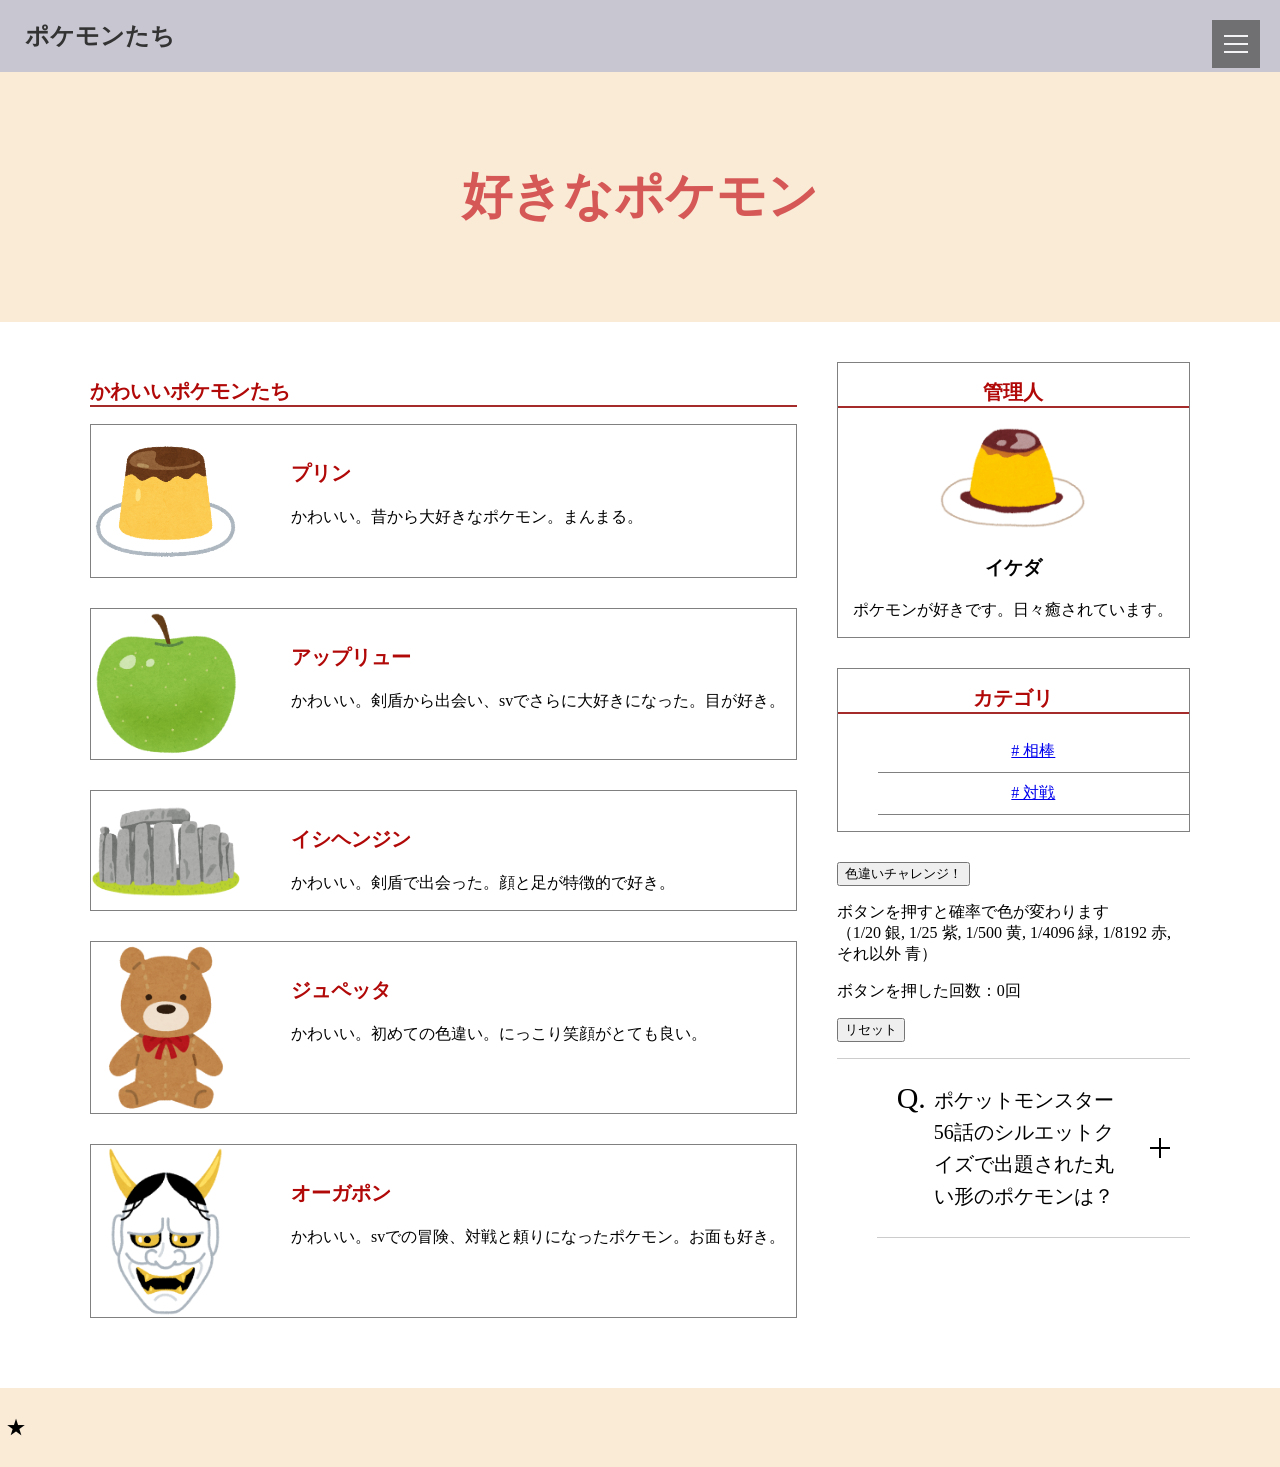
==== index.html @ d28c142e "Add files via upload" ====
<!DOCTYPE html>
<html lang="ja">
<head>
    <meta charset="UTF-8">
    <meta name="viewport" content="width=device-width, initial-scale=1.0">
    <title>Document</title>
    <link rel="stylesheet" href="style.css">
</head>
<body id="poke-body">
    <header class="header">
        <div class = "header-left">
            <h2>ポケモンたち</h2>
        </div>
        <div class = "header-right">
            <button type="button" id="js-hamburger" class="hamburger" aria-label="メニューを開く">
                <span></span>
                <span></span>
                <span></span>
            </button>
            <nav id="js-nav" class="nav">
                <ul class="nav__list">
                    <li class="nav__item"><a href="index.html">ホーム</a></li>
                    <li class="nav__item"><a href="list.html">ポケモン記事</a></li>
                </ul>
            </nav>
            <!--<a href="#">ホーム</a>
            <a href="list.html">ポケモン記事</a>-->
        </div>
    </header>
    <div class = "top-wrapper">
        <h1 id="title">好きなポケモン</h1>
    </div>
    <div id="poke-container" class = "container">
        <div class = "main-wrapper">
            <h2 class = "name-title">かわいいポケモンたち</h2>
            <div class = "pokemon">
                <img src="honmonopurin.png">
                <div class = "pokemon-right">
                    <p class = "pokemon-title">プリン</p>
                    <p class = "pokemon-text">かわいい。昔から大好きなポケモン。まんまる。</p>
                </div>
            </div>
            <div class = "pokemon">
                <img src="irotigairingo.png">
                <div class = "pokemon-right">
                    <p class = "pokemon-title">アップリュー</p>
                    <p class = "pokemon-text">かわいい。剣盾から出会い、svでさらに大好きになった。目が好き。</p>
                </div>
            </div>
            <div class = "pokemon">
                <img src="honmonohennjin.png">
                <div class = "pokemon-right">
                    <p class = "pokemon-title">イシヘンジン</p>
                    <p class = "pokemon-text">かわいい。剣盾で出会った。顔と足が特徴的で好き。</p>
                </div>
            </div>
            <div class = "pokemon">
                <img src="nuigurumi.png">
                <div class = "pokemon-right">
                    <p class = "pokemon-title">ジュペッタ</p>
                    <p class = "pokemon-text">かわいい。初めての色違い。にっこり笑顔がとても良い。</p>
                </div>
            </div>
            <div class = "pokemon">
                <img src="iakaripon.png">
                <div class = "pokemon-right">
                    <p class = "pokemon-title">オーガポン</p>
                    <p class = "pokemon-text">かわいい。svでの冒険、対戦と頼りになったポケモン。お面も好き。</p>
                </div>
            </div>
        </div>
        <div class = "poke-side-menu">
            <div class = "profile-card">
                <h2 class = "name-title">管理人</h2>
                <img src="jibunpurin.png">
                <h3>イケダ</h3>
                <p>ポケモンが好きです。日々癒されています。</p>
            </div>
            <div class = "profile-card">
                <h2 class = "name-title">カテゴリ</h2>
                <ul class = "category-list">
                    <li><a href="buddy.html"># 相棒</a></li>
                    <li><a href="batle.html"># 対戦</a></li>
                </ul>
            </div>
            <div class="poke-btn">
                <button id="shiny-btn">色違いチャレンジ！</button>
                <p id="display-result">ボタンを押すと確率で色が変わります<br>（1/20 銀, 1/25 紫, 1/500 黄, 1/4096 緑, 1/8192 赤, それ以外 青）</p>
                <p id="counter">ボタンを押した回数：0回</p>
                <button id="reset-btn">リセット</button>
            </div>
            <ul class="accordion">
                <li>
                    <div class="accordion-q">
                        <button class="accordion-btn">
                            <span class="accordion-q-prefix">Q.</span>
                            <span class="accordion-q-content">ポケットモンスター 56話のシルエットクイズで出題された丸い形のポケモンは？</span>
                            <span class="accordion-q-icon"></span>
                        </button>
                    </div>
                    <div class="accordion-a">
                        <div class="accordion-a-inner">
                            <div class="accordion-a-prefix">A.</div>
                            <div class="accordion-a-content">
                                <p>上から見たプリン</p>
                            </div>
                        </div>
                    </div>
                </li>
            </ul>
        </div>
    </div>
    <footer id ="poke-footer">
        <button class="secret-btn" onclick="revealText()">★</button>
        <div id="secretText" class="hidden-message">
            □　　　　□<br>
             □[ | _ | ]□
        </div>
    </footer>
    <button id="back-to-top" class="back-to-top" aria-label="ページトップへ戻る">
        ↑
    </button>
    <script src="main.js"></script>
</body>
</html>
---- style.css ----
* {
    font-family:"Meiryo";
}

body {
    margin:0;
}

li {
    list-style: none;
}

.header {
    background-color:rgb(187, 184, 198);
    display: flex;
    justify-content: space-between;
    align-items: center;
    position: sticky;
    top: 0;
    z-index: 100;
    opacity: 0.8;
}

.header.is-active {
  box-shadow: 0 2px 5px rgba(0, 0, 0, 0.1); /* 影をつける */
}

.header-left {
  padding:0 25px;
    
}


/*.header-right {
  display: flex;
  gap: 25px;
    
}*/



/* --- ハンバーガーボタン --- */
.hamburger {
  position: fixed;
  top: 20px;
  right: 20px;
  z-index: 100; /* メニューより手前に表示 */
  width: 48px;
  height: 48px;
  background: #333;
  border: none;
  cursor: pointer;
  display: flex;
  flex-direction: column;
  justify-content: center;
  align-items: center;
  gap: 6px;
  opacity: 0.8;
}

/* 三本線の共通スタイル */
.hamburger span {
  display: block;
  width: 24px;
  height: 2px;
  background-color: #fff;
  transition: transform 0.3s, opacity 0.3s;
}

/* 開いた時（.is-active）のバツ印化 */
.hamburger.is-active span:nth-child(1) {
  transform: translateY(8px) rotate(45deg);
}
.hamburger.is-active span:nth-child(2) {
  opacity: 0; /* 真ん中の線を消す */
}
.hamburger.is-active span:nth-child(3) {
  transform: translateY(-8px) rotate(-45deg);
}

/* --- ナビゲーションメニュー --- */
.nav {
  position: fixed;
  top: 0;
  right: 0;
  height: 100vh;
  background-color: rgba(0, 0, 0, 0.95);
  display: flex;
  justify-content: center;
  align-items: center;
  z-index: 90;
  width: 300px; /* 幅を固定 */
  transform: translateX(100%); /* 300px分右へ隠れる */
  

  
  /* スライド動作の滑らかさを指定（0.3秒かけて動く） */
  transition: transform 0.3s ease-in-out;
}

/* 開いた時（.is-active）の表示状態 */
.nav.is-active {
  /* 元の位置（画面内）へ戻す */
  transform: translateX(0);
}

.nav__list {
  list-style: none;
  padding: 0;
  text-align: center;
}

.nav__item a {
  color: #fff;
  text-decoration: none;
  font-size: 20px;
  display: block;
  padding: 15px;
}


.top-wrapper {
    height:250px;
    display:flex;
    justify-content: center;
    align-items: center;
    background-color: antiquewhite;
}

.top-wrapper h1 {
    font-size:50px;
    color:rgb(213, 88, 87);
}

.container {
    max-width: 1100px;
    margin: 40px auto;
    display: flex;
    gap: 40px;
}

.main-wrapper {
    flex: 2;
}

.pokemon {
    display:flex;
    gap: 20px;
    border:1px solid gray;
    margin-bottom: 30px;
}

.pokemon img {
    width:150px;
    height: auto;
    display: flex;
}

.pokemon-right {
    margin:15px 0 0 30px;
}

.pokemon-title {
    font-weight: bold;
    font-size:20px;
    color: rgb(177, 8, 8);
}

.poke-side-menu {
    flex: 1;
}

.profile-card {
    border: 1px solid gray;
    text-align: center;
    margin-bottom: 30px;
}

.profile-card img {
    width:150px;
    height: auto;
    
}

.name-title {
    border-bottom: 2px solid brown;
    color: rgb(177, 8, 8);
    font-size: 20px;
}

.category-list li {
    border-bottom: 1px solid gray;
    padding: 10px 0;
}

.article-img {
    width:150px;
    height: auto;
    display: flex;
}

/*アコーディオンメニュー*/
.accordion {
    list-style: none;
    border-top: 1px solid #ccc;
}

.accordion-q-prefix {
  display: block;
  position: absolute;
  font-weight: 400;
  font-variation-settings: "wdth" 75;
  line-height: 1;
}

.accordion-q-content {
  display: block;
  font-weight: 400;
  line-height: 1.6;
}

.accordion-q-icon {
  display: block;
  position: absolute;
  top: 50%;
  transform: translateY(-50%);
}

.accordion-q-icon::before,
.accordion-q-icon::after {
  content: "";
  display: block;
  position: absolute;
  left: 0;
  width: 100%;
  height: 2px;
  background: #000;
}

.accordion-q-icon::after {
  transform: rotate(90deg);
  transition: transform 400ms;
}

.accordion-q button {
  display: block;
  position: relative;
  width: 100%;
  box-sizing: border-box;
  border: none;
  background: none;
  color: inherit;
  font: inherit;
  text-align: left;
  appearance: none;
  cursor: pointer;
  transition: opacity 400ms;
}

.accordion-a {
  display: none;
  overflow: hidden;
}

.accordion-a-inner {
  position: relative;
}

.accordion-a-prefix {
  position: absolute;
  font-weight: 500;
  font-variation-settings: "wdth" 75;
  line-height: 1;
}

.accordion > li {
  border-bottom: 1px solid #ccc;
}

.accordion > li.is-open .accordion-q-icon::after {
  transform: rotate(0deg);
}

/*フッター*/
footer {
    display: flex;
    background-color:antiquewhite;
    align-items: center;
}


/* 上に戻るボタンの基本スタイル */
.back-to-top {
  position: fixed;
  bottom: 30px;
  right: 30px;
  width: 50px;
  height: 50px;
  border-radius: 50%;
  background-color: #333333;
  color: #ffffff;
  border: none;
  font-size: 20px;
  cursor: pointer;
  
  opacity: 0;
  visibility: hidden;
  transition: opacity 0.3s, visibility 0.3s;
}

/* スクロールされた時にJavaScriptで付与するクラス */
.back-to-top.is-active {
  opacity: 1;
  visibility: visible;
}

/* 隠しボタン */
    .secret-btn {
      background: transparent; 
      border: none;             
      font-size: 20px;
      cursor: pointer;          
      outline: none;            
    }

    /* 最初は非表示にしておくメッセージ */
    .hidden-message {
      opacity: 0;                             
      transition: opacity 1.5s ease-in-out; 
      font-size: 24px;
      color: #4a4545;
      margin-top: 20px;
      font-weight: bold;
    }

    /* ボタンが押されたら付与する表示用クラス */
    .hidden-message.show {
      opacity: 1; 
    }

@media (max-width: 768px) {
    header {
        flex-direction: column;
        gap: 15px;
    }
    .top-wrapper {
        flex-direction: column;
    }
    .container {
        flex-direction: column;
    }
}

@media print, (min-width: 768px) {
  .accordion-q-prefix {
    left: 20px;
    top: 24px;
    font-size: 30px;
  }
}

@media screen and (max-width: 767px) {
  .accordion-q-prefix {
    left: 10px;
    top: 18px;
    font-size: 24px;
  }
}

@media print, (min-width: 768px) {
  .accordion-q-content {
    font-size: 20px;
  }
}

@media screen and (max-width: 767px) {
  .accordion-q-content {
    font-size: 16px;
  }
}

@media print, (min-width: 768px) {
  .accordion-q-icon {
    right: 20px;
    width: 20px;
    height: 20px;
  }
}

@media screen and (max-width: 767px) {
  .accordion-q-icon {
    right: 10px;
    width: 16px;
    height: 16px;
  }
}

@media print, (min-width: 768px) {
  .accordion-q-icon::before,
  .accordion-q-icon::after {
    top: 9px;
  }
}

@media screen and (max-width: 767px) {
  .accordion-q-icon::before,
  .accordion-q-icon::after {
    top: 7px;
  }
}

@media print, (min-width: 768px) {
  .accordion-q button {
    padding: 25px 60px 25px 57px;
  }
}

@media screen and (max-width: 767px) {
  .accordion-q button {
    padding: 20px 36px 20px 41px;
  }
}

@media print, (min-width: 768px) {
  .accordion-q button:hover,
  .accordion-q button:active {
    opacity: 0.5;
  }
}

@media print, (min-width: 768px) {
  .accordion-a-inner {
    padding: 5px 0 30px 57px;
  }
}

@media screen and (max-width: 767px) {
  .accordion-a-inner {
    padding: 5px 0 25px 41px;
  }
}

@media print, (min-width: 768px) {
  .accordion-a-prefix {
    left: 20px;
    top: 1px;
    font-size: 30px;
  }
}

@media screen and (max-width: 767px) {
  .accordion-a-prefix {
    left: 10px;
    top: 3px;
    font-size: 24px;
  }
}

@media print, (min-width: 768px) {
  .accordion-a-content p {
    font-size: 16px;
    line-height: 1.8;
  }
}

@media screen and (max-width: 767px) {
  .accordion-a-content p {
    font-size: 15px;
    line-height: 1.7;
  }
}

@media print, (min-width: 768px) {
  .accordion-a-content p + p {
    margin-top: 25px;
  }
}

@media screen and (max-width: 767px) {
  .accordion-a-content p + p {
    margin-top: 20px;
  }
}
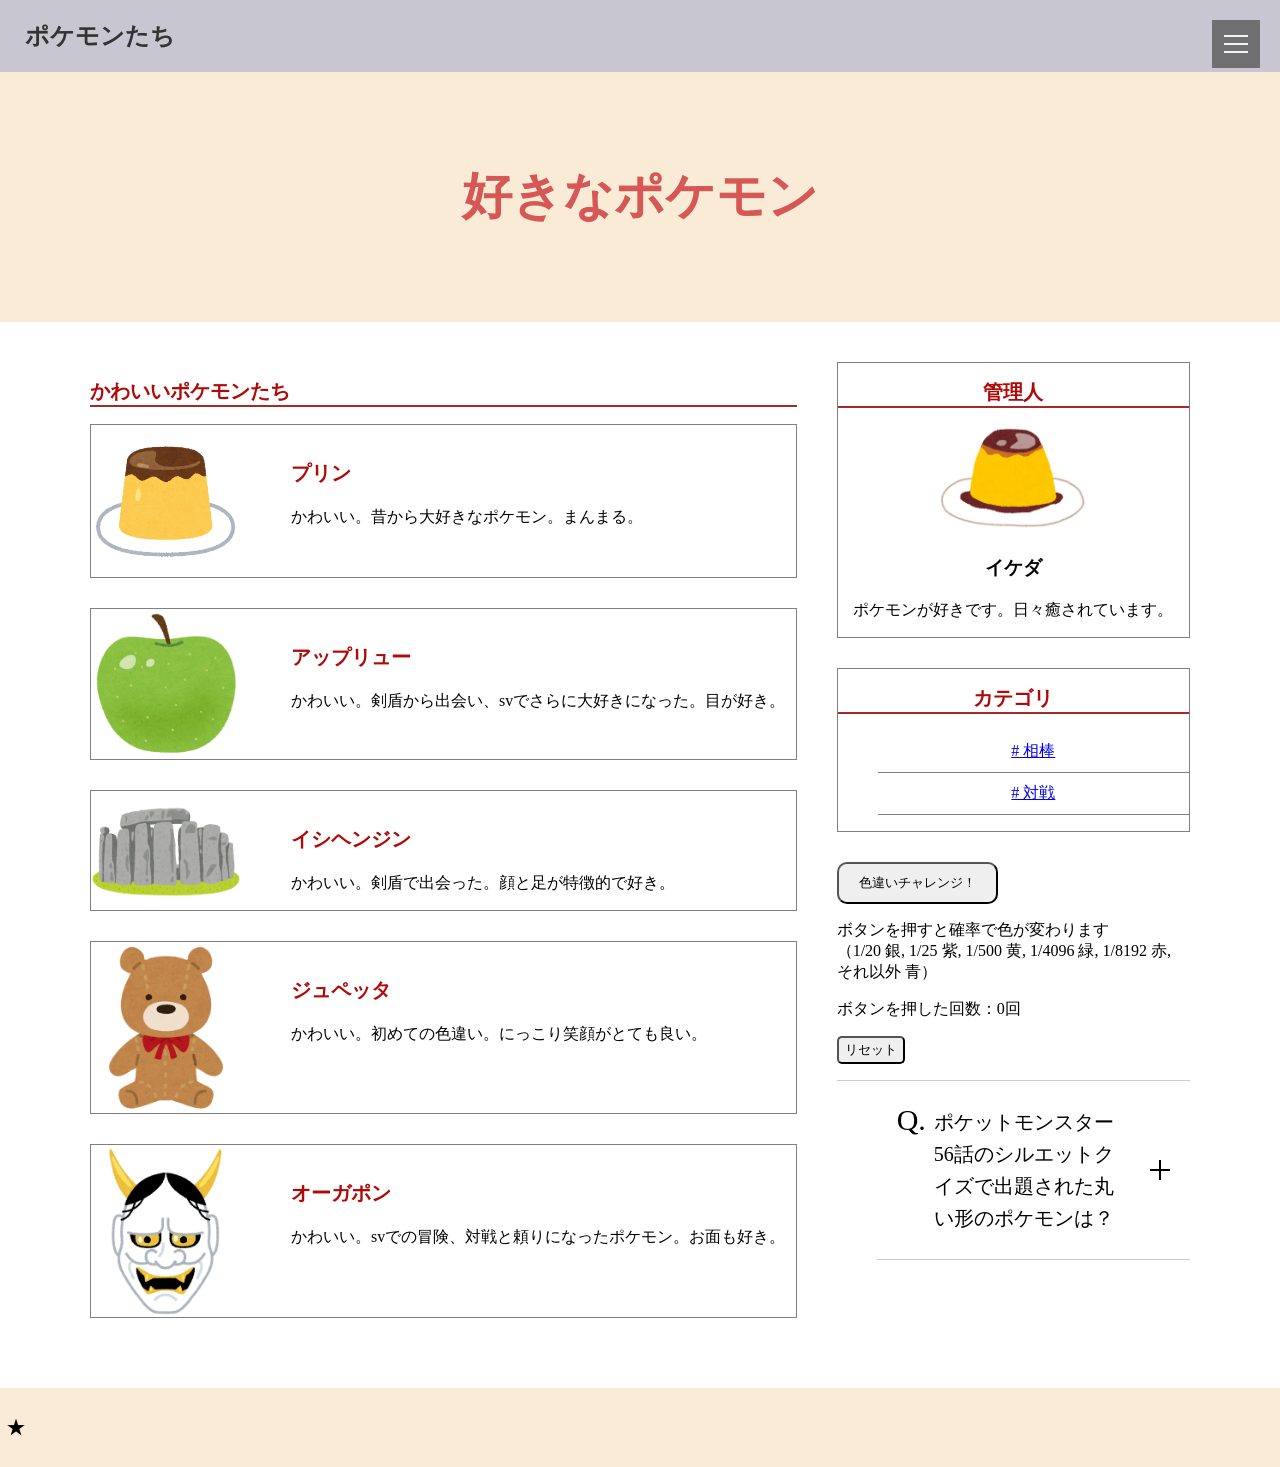
==== commit 1cb15742: "Add files via upload" ====
--- a/index.html
+++ b/index.html
@@ -23,8 +23,6 @@
                     <li class="nav__item"><a href="list.html">ポケモン記事</a></li>
                 </ul>
             </nav>
-            <!--<a href="#">ホーム</a>
-            <a href="list.html">ポケモン記事</a>-->
         </div>
     </header>
     <div class = "top-wrapper">
--- a/style.css
+++ b/style.css
@@ -22,20 +22,13 @@
 }
 
 .header.is-active {
-  box-shadow: 0 2px 5px rgba(0, 0, 0, 0.1); /* 影をつける */
+  box-shadow: 0 2px 5px rgba(0, 0, 0, 0.1);
 }
 
 .header-left {
   padding:0 25px;
     
 }
-
-
-/*.header-right {
-  display: flex;
-  gap: 25px;
-    
-}*/
 
 
 
@@ -44,7 +37,7 @@
   position: fixed;
   top: 20px;
   right: 20px;
-  z-index: 100; /* メニューより手前に表示 */
+  z-index: 100;
   width: 48px;
   height: 48px;
   background: #333;
@@ -72,7 +65,7 @@
   transform: translateY(8px) rotate(45deg);
 }
 .hamburger.is-active span:nth-child(2) {
-  opacity: 0; /* 真ん中の線を消す */
+  opacity: 0; 
 }
 .hamburger.is-active span:nth-child(3) {
   transform: translateY(-8px) rotate(-45deg);
@@ -89,8 +82,8 @@
   justify-content: center;
   align-items: center;
   z-index: 90;
-  width: 300px; /* 幅を固定 */
-  transform: translateX(100%); /* 300px分右へ隠れる */
+  width: 300px;
+  transform: translateX(100%);
   
 
   
@@ -98,9 +91,8 @@
   transition: transform 0.3s ease-in-out;
 }
 
-/* 開いた時（.is-active）の表示状態 */
+/* 開いた時の表示状態 */
 .nav.is-active {
-  /* 元の位置（画面内）へ戻す */
   transform: translateX(0);
 }
 
@@ -180,6 +172,18 @@
     width:150px;
     height: auto;
     
+}
+
+#shiny-btn {
+  padding: 10px 20px;
+  border-radius: 10px;
+  cursor: pointer;
+}
+
+#reset-btn {
+  padding: 3px 6px;
+  border-radius: 5px;
+  cursor: pointer;
 }
 
 .name-title {
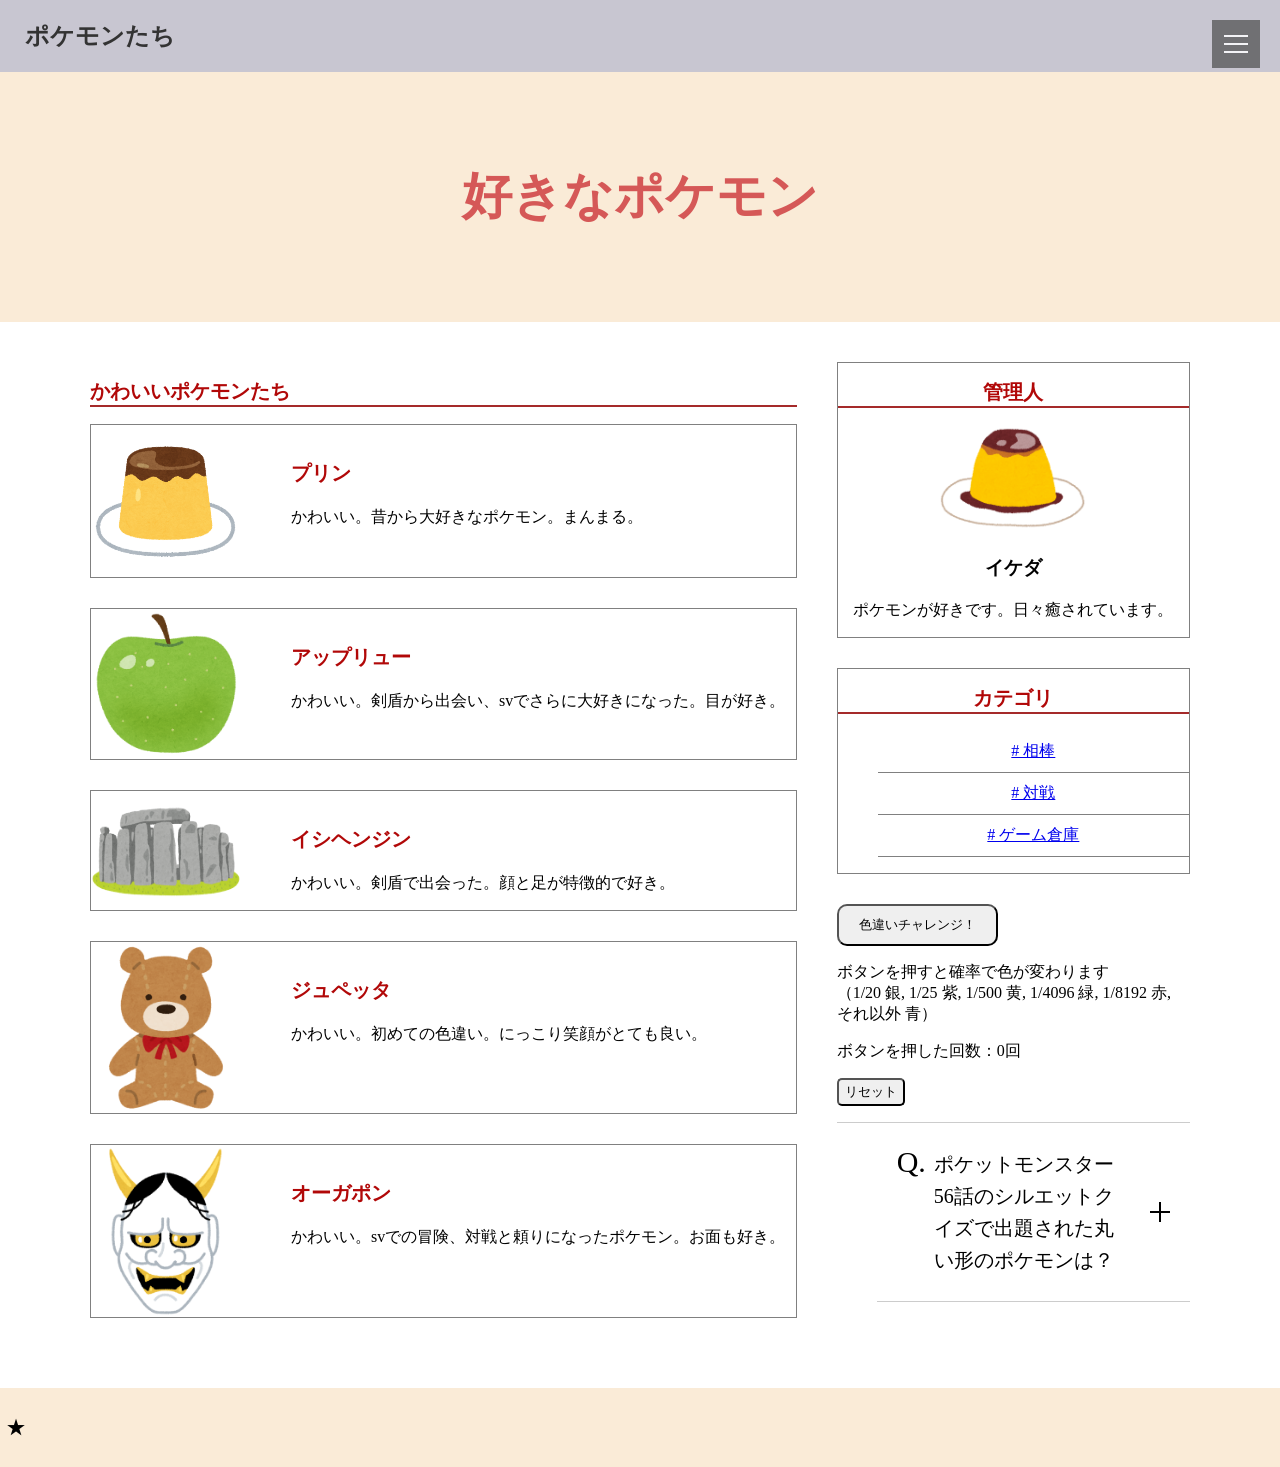
==== commit fc9f7d90: "Add files via upload" ====
--- a/index.html
+++ b/index.html
@@ -79,6 +79,7 @@
                 <ul class = "category-list">
                     <li><a href="buddy.html"># 相棒</a></li>
                     <li><a href="batle.html"># 対戦</a></li>
+                    <li><a href="gameStorage.html"># ゲーム倉庫</a></li>
                 </ul>
             </div>
             <div class="poke-btn">
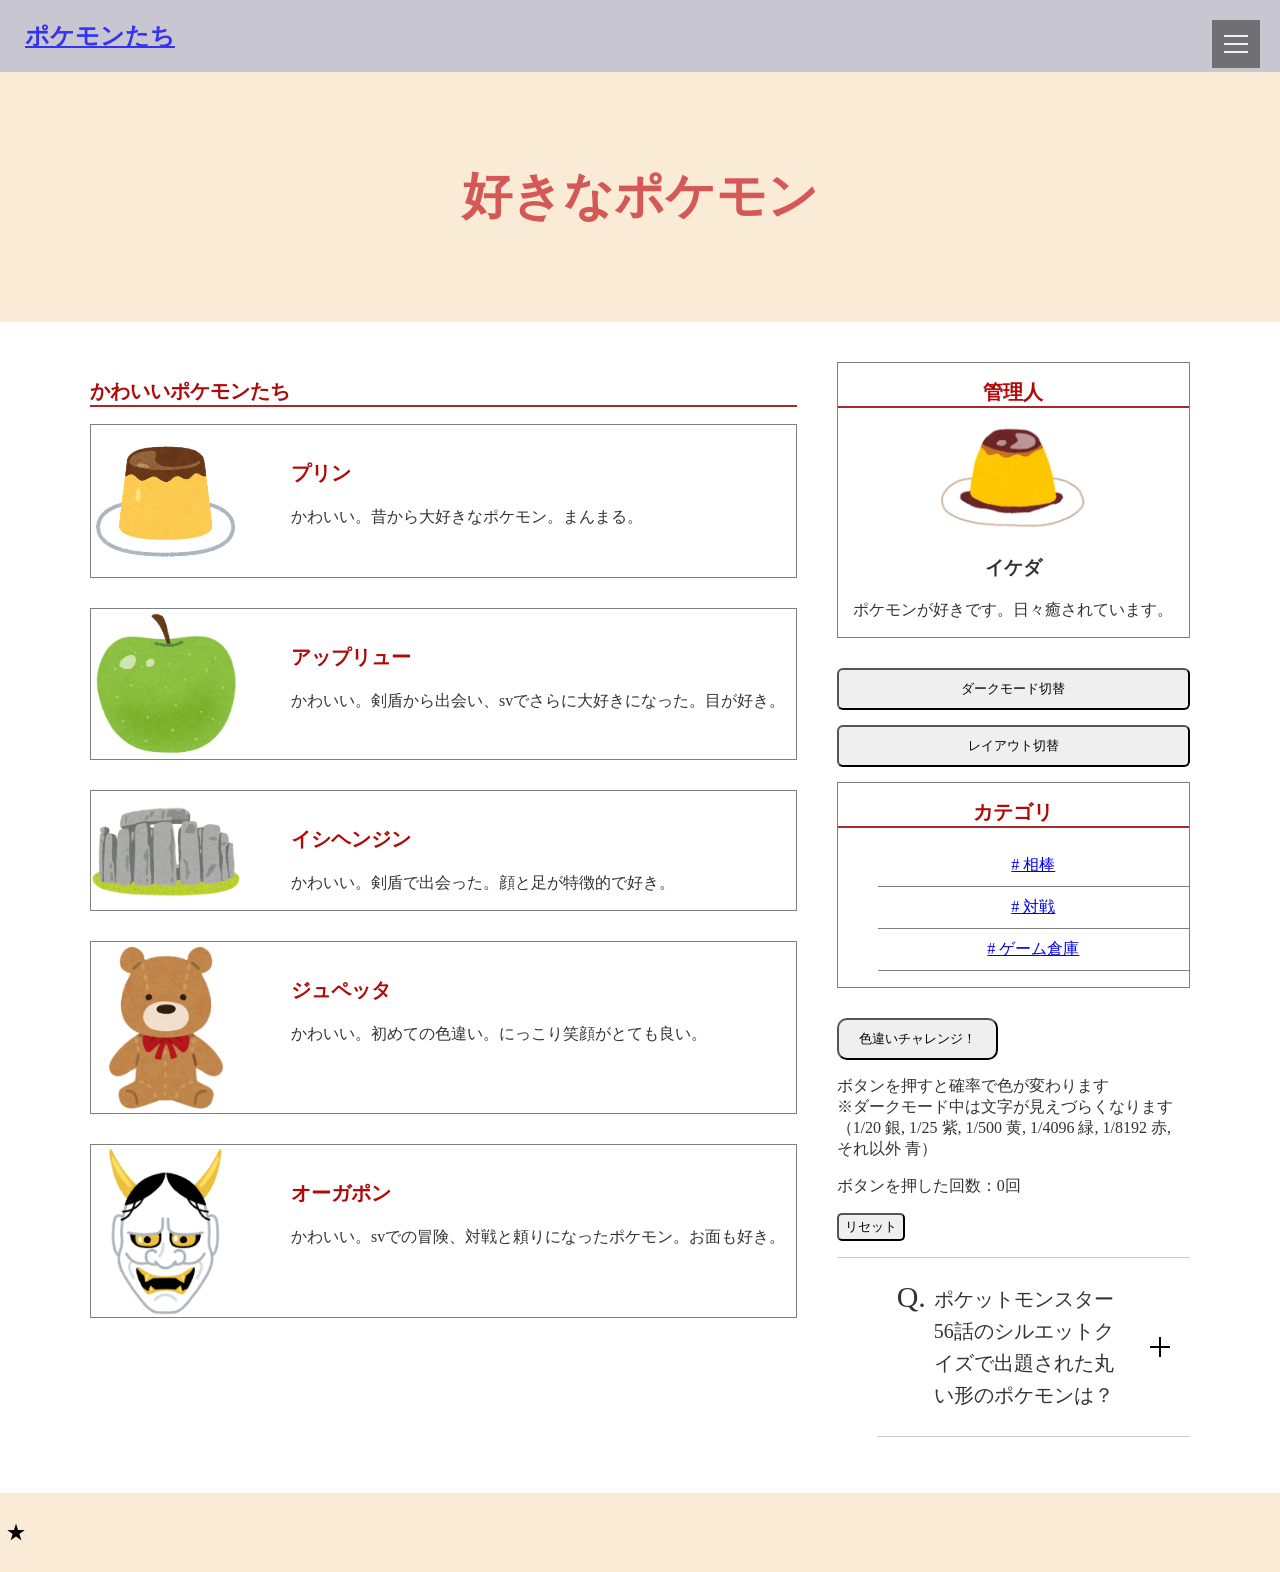
==== commit 152b3efa: "Add files via upload" ====
--- a/index.html
+++ b/index.html
@@ -5,11 +5,17 @@
     <meta name="viewport" content="width=device-width, initial-scale=1.0">
     <title>Document</title>
     <link rel="stylesheet" href="style.css">
+    <script>
+        const savedTheme = localStorage.getItem('theme')
+        if (savedTheme === 'dark') {
+            document.documentElement.classList.add('dark-mode');
+        }
+    </script>
 </head>
 <body id="poke-body">
     <header class="header">
         <div class = "header-left">
-            <h2>ポケモンたち</h2>
+            <a href="index.html"><h2>ポケモンたち</h2></a>
         </div>
         <div class = "header-right">
             <button type="button" id="js-hamburger" class="hamburger" aria-label="メニューを開く">
@@ -21,6 +27,7 @@
                 <ul class="nav__list">
                     <li class="nav__item"><a href="index.html">ホーム</a></li>
                     <li class="nav__item"><a href="list.html">ポケモン記事</a></li>
+                    <li class="nav__item"><a href="gameStorage.html">ゲーム倉庫</a></li>
                 </ul>
             </nav>
         </div>
@@ -74,6 +81,8 @@
                 <h3>イケダ</h3>
                 <p>ポケモンが好きです。日々癒されています。</p>
             </div>
+            <button id="theme-toggle">ダークモード切替</button>
+            <button id="layout-toggle">レイアウト切替</button>
             <div class = "profile-card">
                 <h2 class = "name-title">カテゴリ</h2>
                 <ul class = "category-list">
@@ -84,7 +93,7 @@
             </div>
             <div class="poke-btn">
                 <button id="shiny-btn">色違いチャレンジ！</button>
-                <p id="display-result">ボタンを押すと確率で色が変わります<br>（1/20 銀, 1/25 紫, 1/500 黄, 1/4096 緑, 1/8192 赤, それ以外 青）</p>
+                <p id="display-result">ボタンを押すと確率で色が変わります<br>※ダークモード中は文字が見えづらくなります<br>（1/20 銀, 1/25 紫, 1/500 黄, 1/4096 緑, 1/8192 赤, それ以外 青）</p>
                 <p id="counter">ボタンを押した回数：0回</p>
                 <button id="reset-btn">リセット</button>
             </div>
--- a/style.css
+++ b/style.css
@@ -2,23 +2,36 @@
     font-family:"Meiryo";
 }
 
+:root {
+  --bg-color: #ffffff;
+  --text-color: #333333;
+}
+
+html.dark-mode {
+  --bg-color: #1a1a1a;
+  --text-color: #f0f0f0;
+}
+
 body {
-    margin:0;
+  margin:0;
+  background-color: var(--bg-color);
+  color: var(--text-color);
+  transition: background-color 0.3s, color 0.3s;
 }
 
 li {
-    list-style: none;
+  list-style: none;
 }
 
 .header {
-    background-color:rgb(187, 184, 198);
-    display: flex;
-    justify-content: space-between;
-    align-items: center;
-    position: sticky;
-    top: 0;
-    z-index: 100;
-    opacity: 0.8;
+  background-color:rgb(187, 184, 198);
+  display: flex;
+  justify-content: space-between;
+  align-items: center;
+  position: sticky;
+  top: 0;
+  z-index: 100;
+  opacity: 0.8;
 }
 
 .header.is-active {
@@ -60,7 +73,7 @@
   transition: transform 0.3s, opacity 0.3s;
 }
 
-/* 開いた時（.is-active）のバツ印化 */
+/* 開いた時のバツ印化 */
 .hamburger.is-active span:nth-child(1) {
   transform: translateY(8px) rotate(45deg);
 }
@@ -125,10 +138,15 @@
 }
 
 .container {
-    max-width: 1100px;
-    margin: 40px auto;
-    display: flex;
-    gap: 40px;
+  max-width: 1100px;
+  margin: 40px auto;
+  display: flex;
+  gap: 40px;
+  flex-direction: row;
+}
+
+.container.layout-reverse {
+  flex-direction: row-reverse;
 }
 
 .main-wrapper {
@@ -172,6 +190,22 @@
     width:150px;
     height: auto;
     
+}
+
+#theme-toggle {
+  width: 100%;
+  padding: 10px;
+  margin-bottom: 15px;
+  border-radius: 6px;
+  cursor: pointer;
+}
+
+#layout-toggle {
+  width: 100%;
+  padding: 10px;
+  margin-bottom: 15px;
+  border-radius: 6px;
+  cursor: pointer;
 }
 
 #shiny-btn {
@@ -293,7 +327,7 @@
 }
 
 
-/* 上に戻るボタンの基本スタイル */
+/* 上に戻るボタンのスタイル */
 .back-to-top {
   position: fixed;
   bottom: 30px;
@@ -484,4 +518,15 @@
   .accordion-a-content p + p {
     margin-top: 20px;
   }
+}
+
+/* 切替ボタン */
+
+@media (max-width: 768px) {
+  #layout-toggle {
+    display: none;
+  }
+  .container {
+    flex-direction: column !important;
+  }
 }
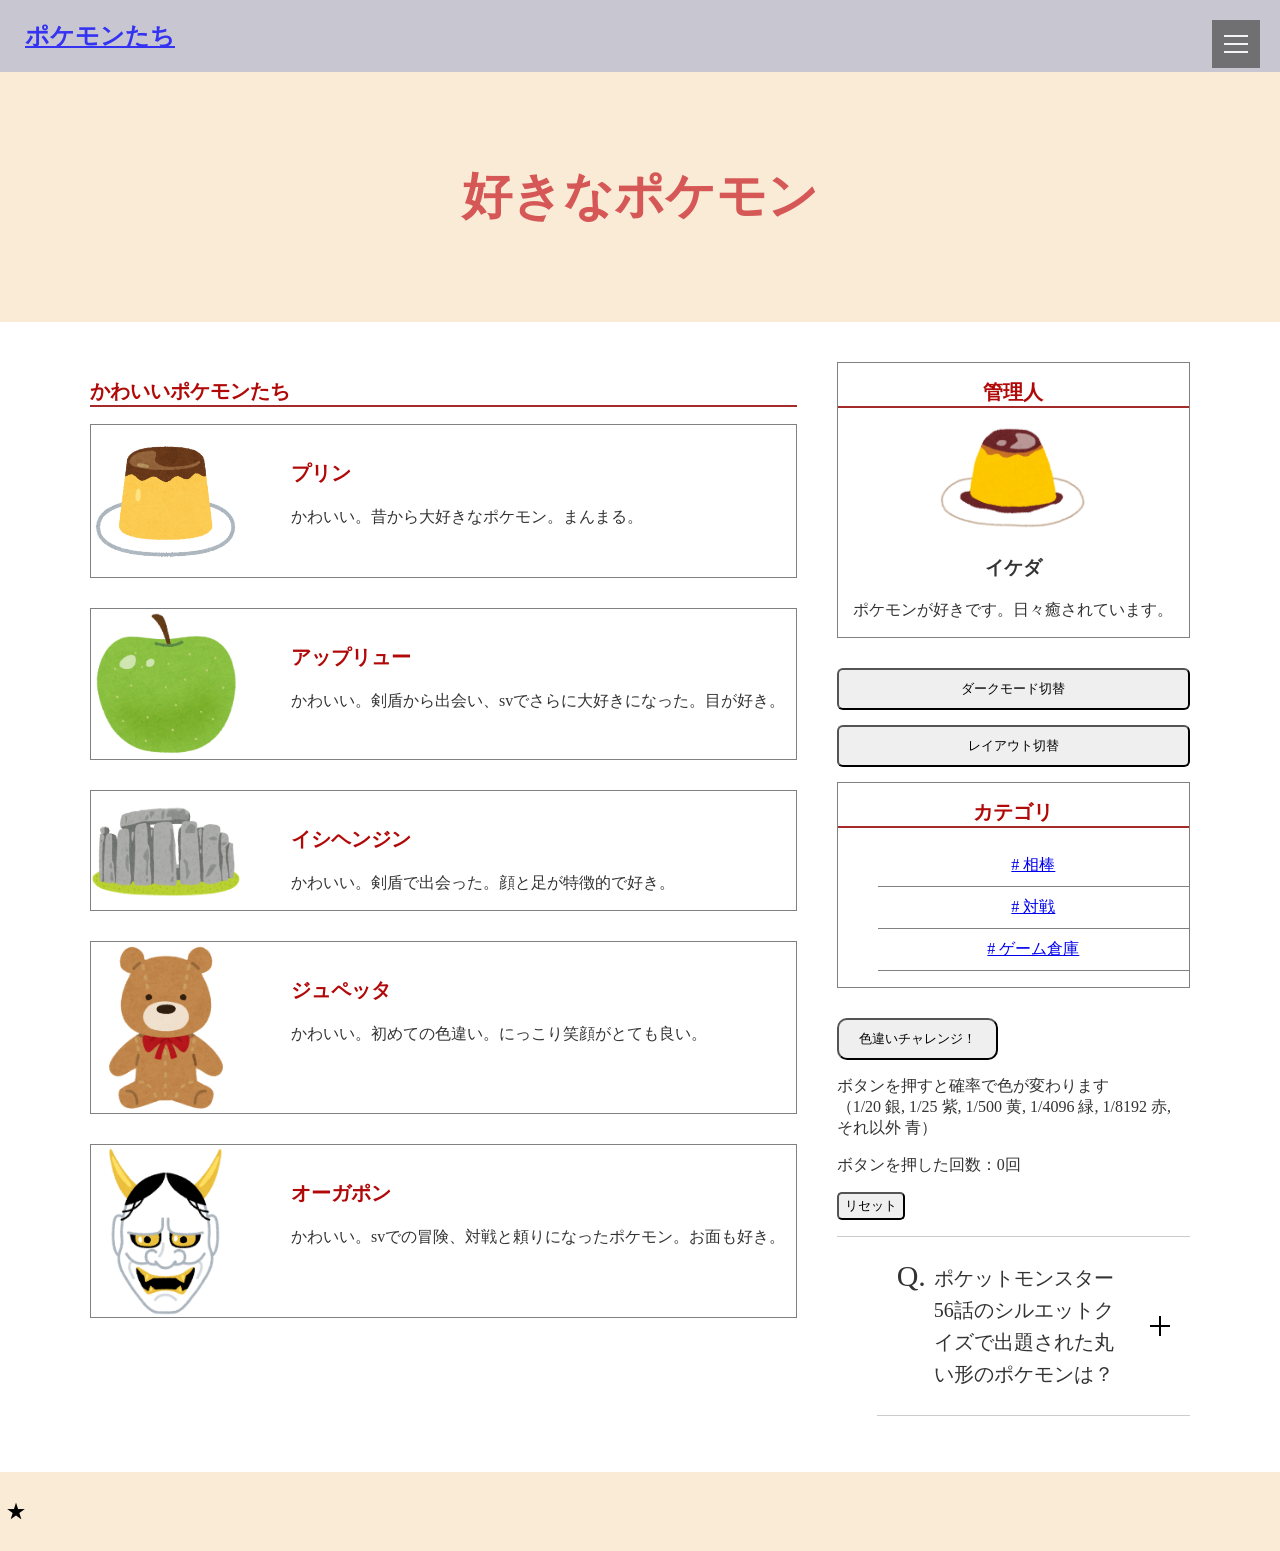
==== commit 243eed98: "Add files via upload" ====
--- a/index.html
+++ b/index.html
@@ -93,7 +93,7 @@
             </div>
             <div class="poke-btn">
                 <button id="shiny-btn">色違いチャレンジ！</button>
-                <p id="display-result">ボタンを押すと確率で色が変わります<br>※ダークモード中は文字が見えづらくなります<br>（1/20 銀, 1/25 紫, 1/500 黄, 1/4096 緑, 1/8192 赤, それ以外 青）</p>
+                <p id="display-result">ボタンを押すと確率で色が変わります<br>（1/20 銀, 1/25 紫, 1/500 黄, 1/4096 緑, 1/8192 赤, それ以外 青）</p>
                 <p id="counter">ボタンを押した回数：0回</p>
                 <button id="reset-btn">リセット</button>
             </div>
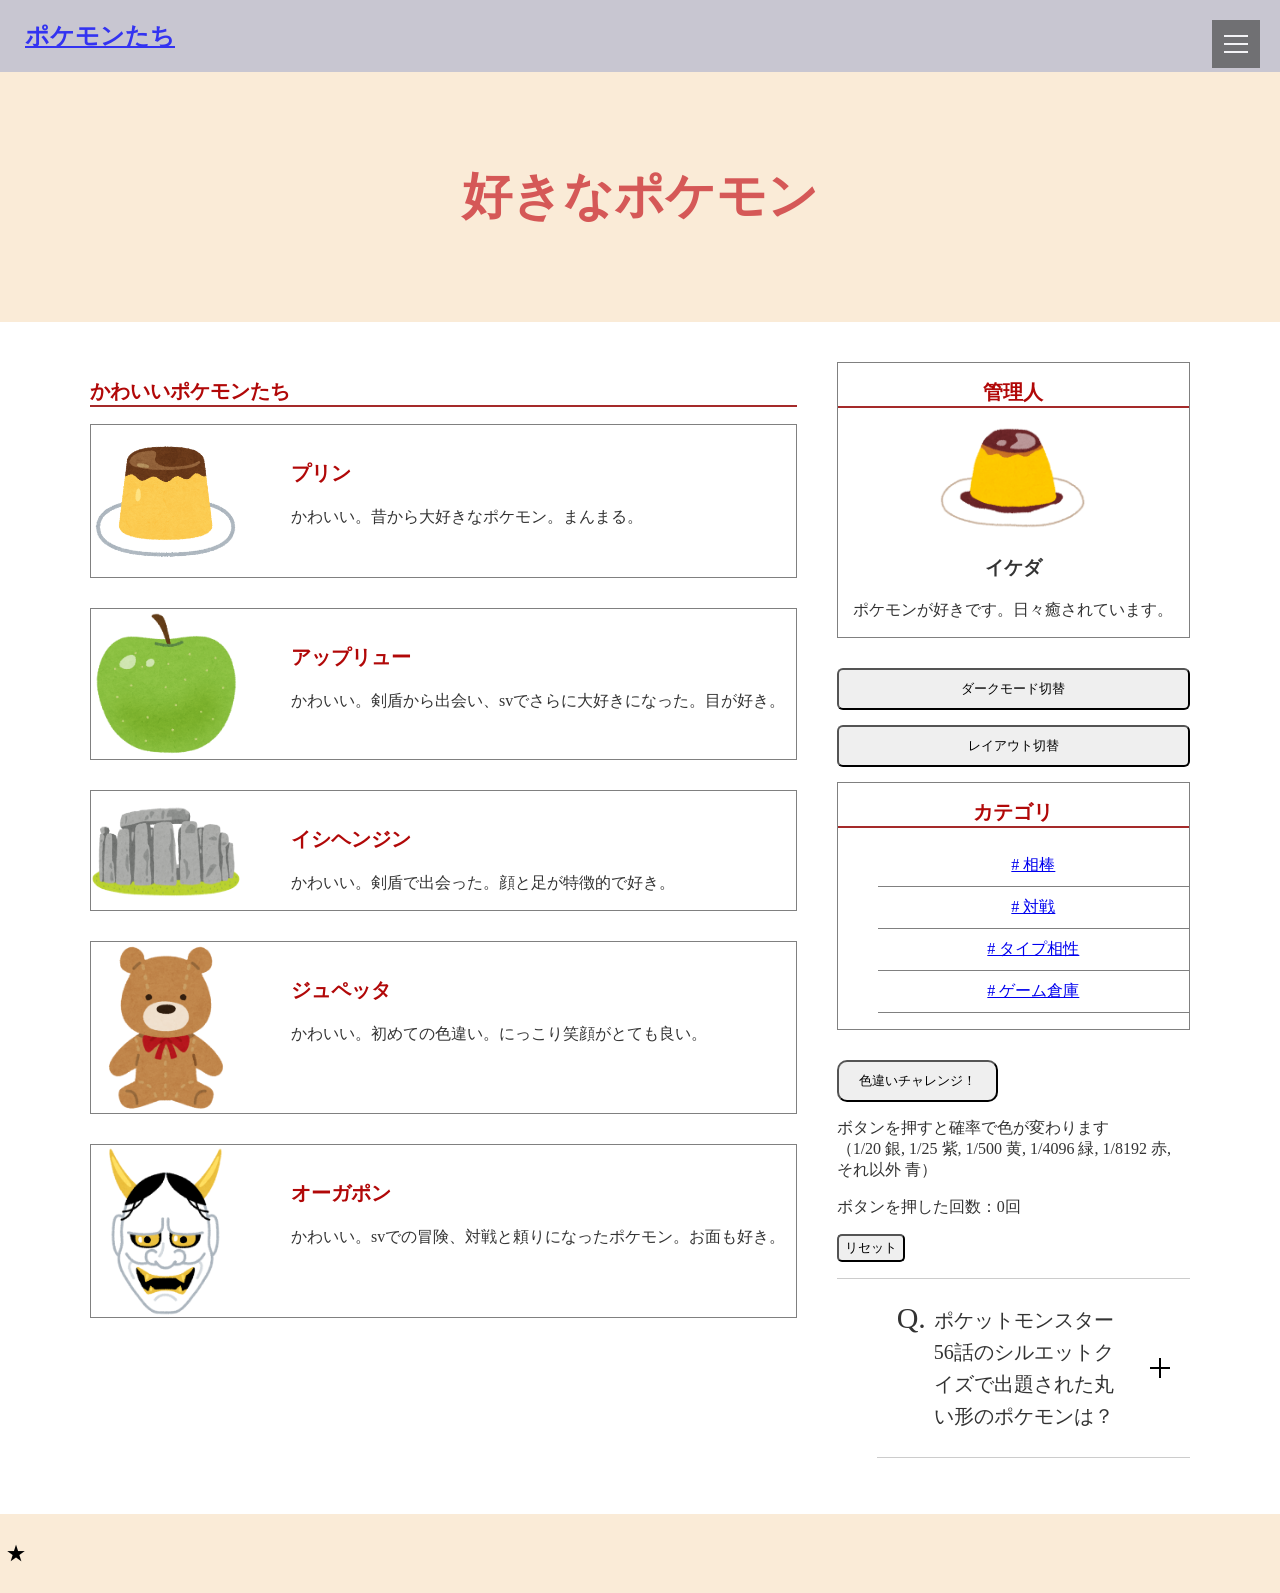
==== commit 27671acf: "Add files via upload" ====
--- a/index.html
+++ b/index.html
@@ -27,6 +27,7 @@
                 <ul class="nav__list">
                     <li class="nav__item"><a href="index.html">ホーム</a></li>
                     <li class="nav__item"><a href="list.html">ポケモン記事</a></li>
+                    <li class="nav__item"><a href="type.html">タイプ相性</a></li>
                     <li class="nav__item"><a href="gameStorage.html">ゲーム倉庫</a></li>
                 </ul>
             </nav>
@@ -88,6 +89,7 @@
                 <ul class = "category-list">
                     <li><a href="buddy.html"># 相棒</a></li>
                     <li><a href="batle.html"># 対戦</a></li>
+                    <li><a href="type.html"># タイプ相性</a></li>
                     <li><a href="gameStorage.html"># ゲーム倉庫</a></li>
                 </ul>
             </div>
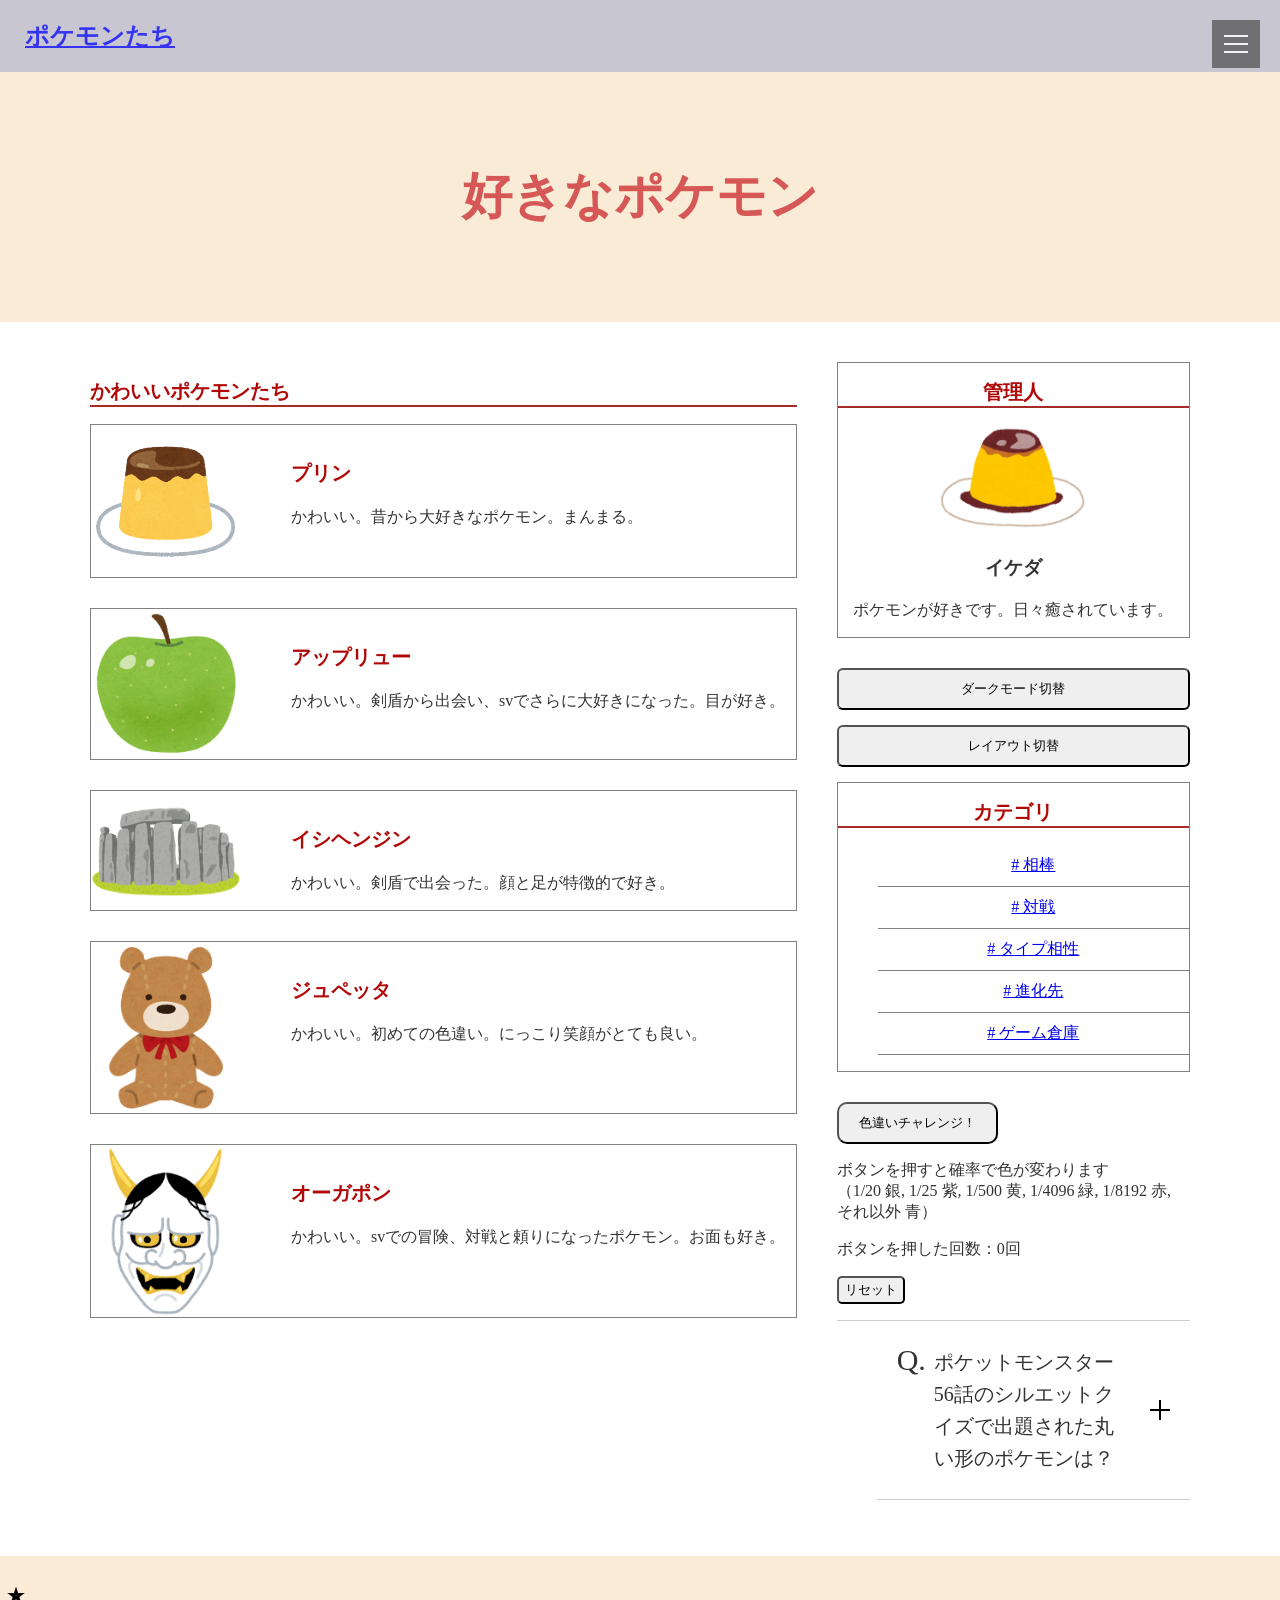
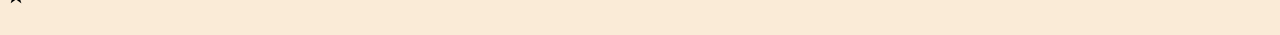
==== commit 31283e98: "Add files via upload" ====
--- a/index.html
+++ b/index.html
@@ -3,7 +3,7 @@
 <head>
     <meta charset="UTF-8">
     <meta name="viewport" content="width=device-width, initial-scale=1.0">
-    <title>Document</title>
+    <title>トップページ</title>
     <link rel="stylesheet" href="style.css">
     <script>
         const savedTheme = localStorage.getItem('theme')
@@ -90,6 +90,7 @@
                     <li><a href="buddy.html"># 相棒</a></li>
                     <li><a href="batle.html"># 対戦</a></li>
                     <li><a href="type.html"># タイプ相性</a></li>
+                    <li><a href="evolution.html"># 進化先</a></li>
                     <li><a href="gameStorage.html"># ゲーム倉庫</a></li>
                 </ul>
             </div>
